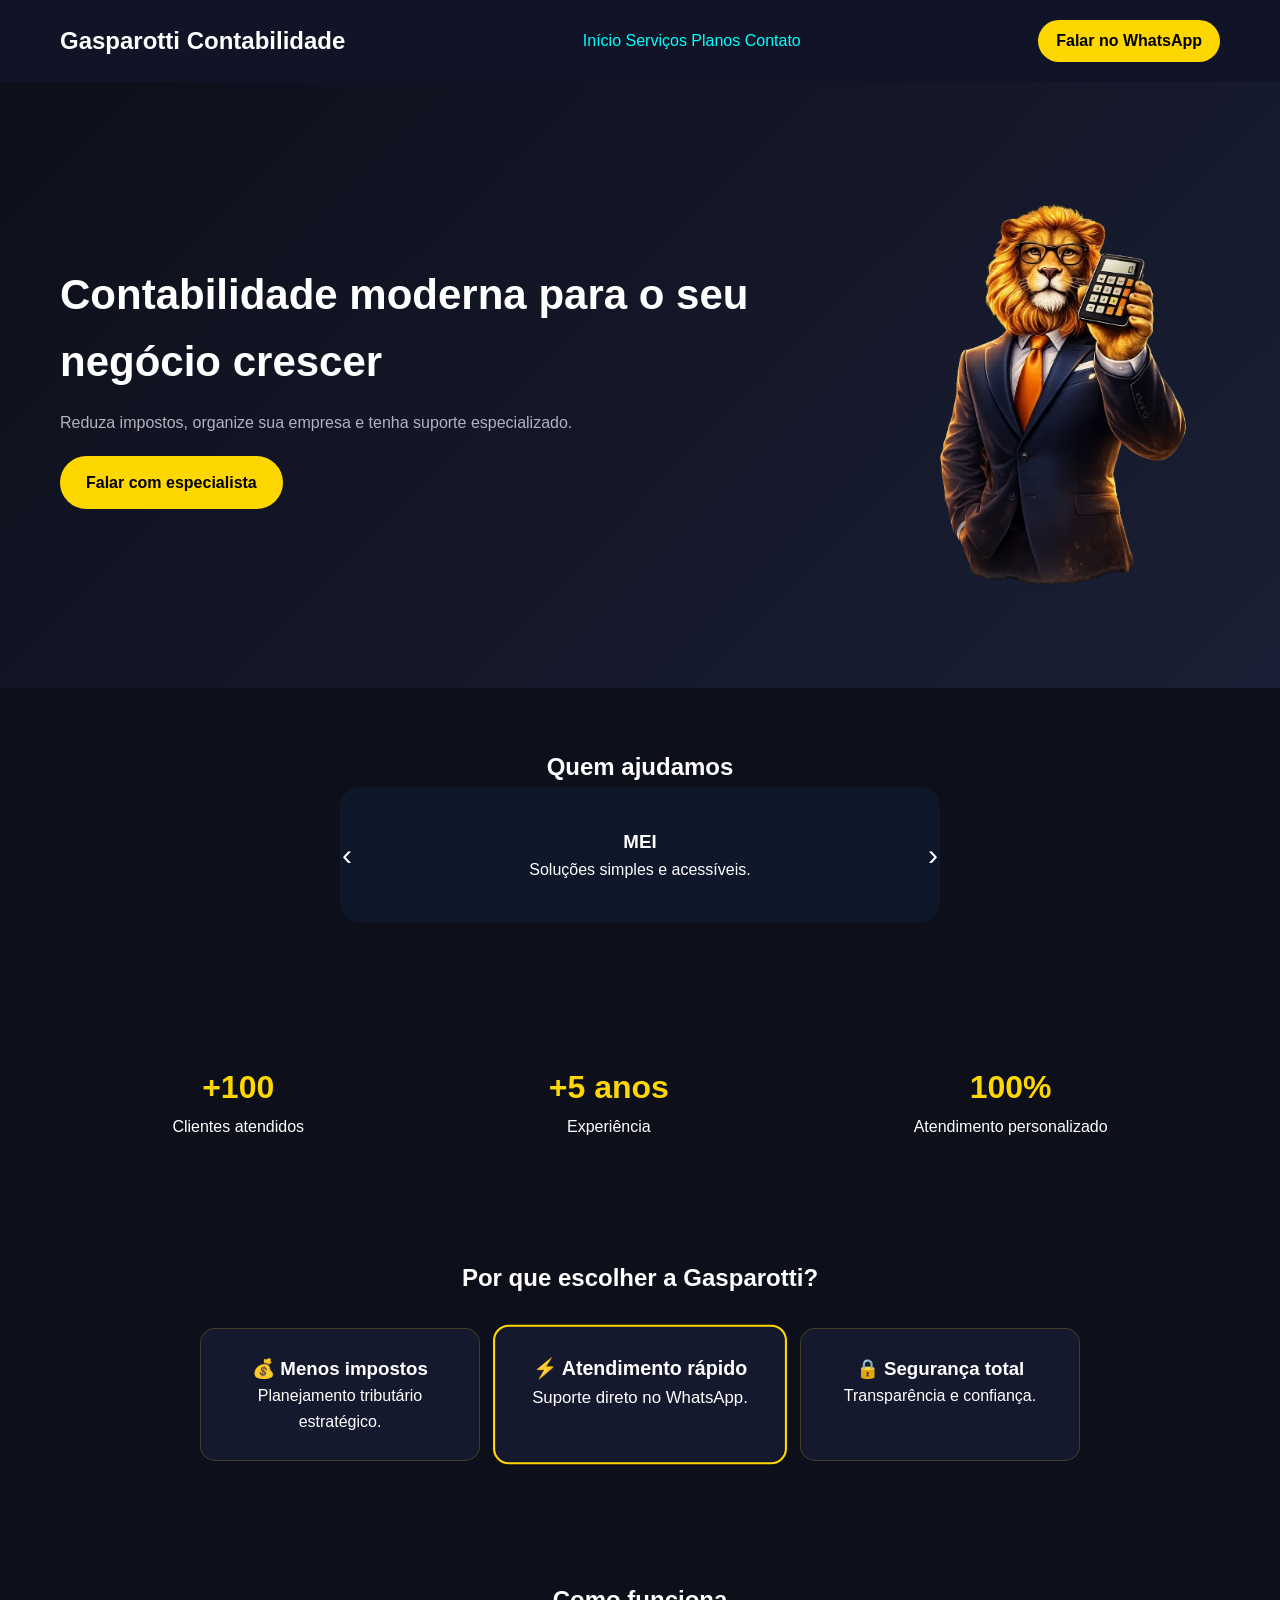
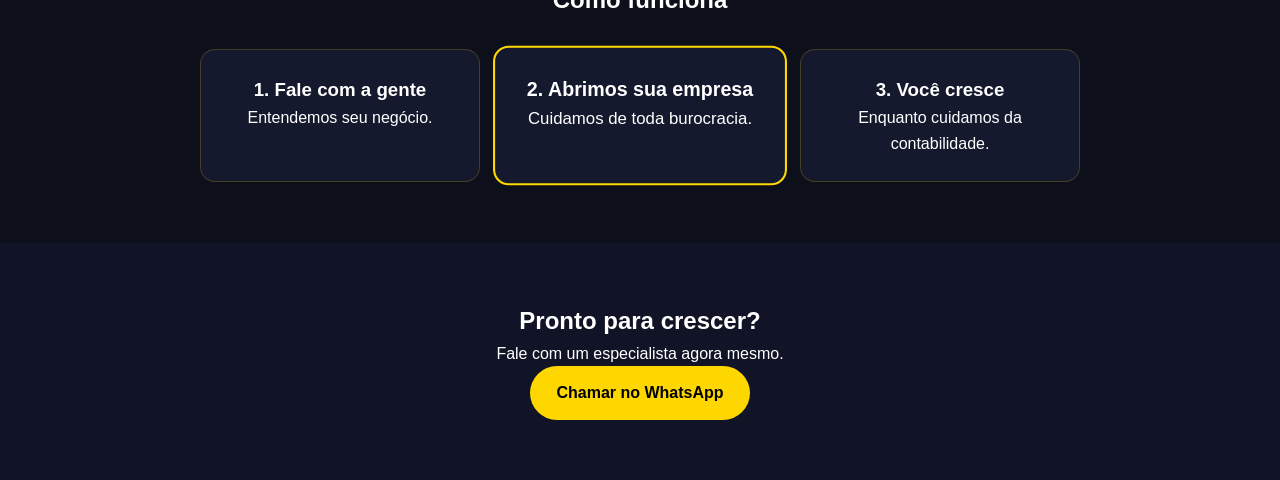
==== blog.html @ c9d083a4 "Add files via upload" ====
<!DOCTYPE html>
<html lang="pt-br">
<head>
<meta charset="UTF-8">
<meta name="viewport" content="width=device-width, initial-scale=1.0">
<title>Gasparotti Contabilidade</title>
<link rel="stylesheet" href="style.css">
</head>

<body>

<!-- HEADER -->
<header class="header">
  <div class="container">
    <h2 class="logo">Gasparotti Contabilidade</h2>

    <nav>
      <a href="#">Início</a>
      <a href="#">Serviços</a>
      <a href="#">Planos</a>
      <a href="#">Contato</a>
    </nav>

    <a href="#" class="btn-whatsapp">Falar no WhatsApp</a>
  </div>
</header>
<!-- HERO -->
<section class="hero">
  <div class="container hero-content">

    <div class="hero-text">
      <h1>Contabilidade moderna para o seu negócio crescer</h1>

      <p>
        Reduza impostos, organize sua empresa e tenha suporte especializado.
      </p>

      <a href="#" class="btn-primary">
        Falar com especialista
      </a>
    </div>

    <div class="hero-image">
      <img src="imagens/leao.png" alt="">
    </div>

  </div>
</section>

<!-- CARROSSEL -->
<section class="carousel-section">
  <div class="container">

    <h2 class="h2-carrossel">Quem ajudamos</h2>

    <div class="carousel">

      <button class="carousel-btn prev">‹</button>

      <div class="carousel-track">

        <div class="carousel-card">
          <h3>MEI</h3>
          <p>Soluções simples e acessíveis.</p>
        </div>

        <div class="carousel-card">
          <h3>Pequenas Empresas</h3>
          <p>Gestão contábil completa.</p>
        </div>

        <div class="carousel-card">
          <h3>Prestadores</h3>
          <p>Pague menos impostos legalmente.</p>
        </div>

        <div class="carousel-card">
          <h3>Comércio</h3>
          <p>Controle financeiro eficiente.</p>
        </div>

      </div>

      <button class="carousel-btn next">›</button>

    </div>

    <div class="carousel-dots"></div>

  </div>
</section>

<!-- NÚMEROS -->
<section class="numbers">
  <div class="container numbers-grid">

    <div>
      <h2>+100</h2>
      <p>Clientes atendidos</p>
    </div>

    <div>
      <h2>+5 anos</h2>
      <p>Experiência</p>
    </div>

    <div>
      <h2>100%</h2>
      <p>Atendimento personalizado</p>
    </div>

  </div>
</section>

<!-- BENEFÍCIOS -->
<section class="services">
  <div class="container">

    <h2>Por que escolher a Gasparotti?</h2>

    <div class="cards">

      <div class="card">
        <h3>💰 Menos impostos</h3>
        <p>Planejamento tributário estratégico.</p>
      </div>

      <div class="card">
        <h3>⚡ Atendimento rápido</h3>
        <p>Suporte direto no WhatsApp.</p>
      </div>

      <div class="card">
        <h3>🔒 Segurança total</h3>
        <p>Transparência e confiança.</p>
      </div>

    </div>

  </div>
</section>

<!-- COMO FUNCIONA -->
<section class="services">
  <div class="container">

    <h2>Como funciona</h2>

    <div class="cards">

      <div class="card">
        <h3>1. Fale com a gente</h3>
        <p>Entendemos seu negócio.</p>
      </div>

      <div class="card">
        <h3>2. Abrimos sua empresa</h3>
        <p>Cuidamos de toda burocracia.</p>
      </div>

      <div class="card">
        <h3>3. Você cresce</h3>
        <p>Enquanto cuidamos da contabilidade.</p>
      </div>

    </div>

  </div>
</section>

<!-- CTA FINAL -->
<section class="contact">
  <div class="container">

    <h2>Pronto para crescer?</h2>
    <p>Fale com um especialista agora mesmo.</p>

    <a href="#" class="btn-primary">Chamar no WhatsApp</a>

  </div>
</section>
---- style.css ----
/* RESET */
*{
  margin:0;
  padding:0;
  box-sizing:border-box;
}

:root{
  --primary: gold;
  --dark: #0d0f1a;
  --dark-2: #111426;
  --card: #15192d;
  --text: #ffffff;
  --text-muted: #b0b3c0;
}

/* BASE */
body{
  background:var(--dark);
  color:var(--text);
  font-family: 'Segoe UI', Arial, sans-serif;
  line-height:1.6;
}

/* CONTAINER */
.container{
  max-width:1200px;
  margin:auto;
  padding:0 20px;
}

/* HEADER */
.header{
  background:var(--dark-2);
  padding:20px 0;
  position:sticky;
  top:0;
  z-index:1000;
}

.header .container{
  display:flex;
  flex-direction:column;
  align-items:center;
  gap:20px;
}

.logo a{
  font-size:22px;
  font-weight:bold;
  color:var(--text);
  text-decoration:none;
}

.logo a::after{
  content:"";
  display:block;
  width:40%;
  height:2px;
  background:var(--primary);
  margin-top:4px;
}

/* NAV */
.nav{
  width:100%;
}

.menu{
  list-style:none;
  display:flex;
  flex-wrap:wrap;
  justify-content:center;
  gap:20px;
}

.menu a{
  text-decoration:none;
  color:var(--text);
  font-size:14px;
  position:relative;
  transition:0.3s;
}

/* underline animado */
.menu a::after{
  content:"";
  position:absolute;
  bottom:-4px;
  left:0;
  width:0%;
  height:2px;
  background:var(--primary);
  transition:0.3s;
}

.menu a:hover::after{
  width:100%;
}

/* SUBMENU */
.menu li{
  position:relative;
  padding-bottom:10px; /* cria área segura pro mouse */
}

.submenu{
  display:none;
  position:absolute;
  top:100%;
  left:0;

  background:var(--card);
  padding:10px;
  border-radius:10px;

  min-width:200px;
  max-height:250px; /* LIMITA ALTURA */
  overflow-y:auto; /* SCROLL */

  box-shadow:0 10px 30px rgba(0,0,0,0.4);
}


.submenu li{
  list-style:none;
}

.submenu li:last-child{
  margin-bottom:0;
}
.menu li::after{
  content:"";
  position:absolute;
  top:100%;
  left:0;
  width:100%;
  height:10px;
}

.submenu a{
  display:block;
  padding:10px;
  border-radius:6px;
  transition:0.2s;
}
.submenu a:hover{
  background:rgba(255,215,0,0.1);
  color:var(--primary);
}

.menu li:hover > .submenu{
  display:block;
}
.submenu li + li{
  margin-top:5px;
}
.submenu::-webkit-scrollbar{
  width:6px;
}

.submenu::-webkit-scrollbar-thumb{
  background:var(--primary);
  border-radius:10px;
}



/* BOTÃO WHATS */
.btn-whatsapp{
  background:var(--primary);
  color:black;
  padding:8px 18px;
  border-radius:30px;
  text-decoration:none;
  font-weight:bold;
  transition:0.5s;
}

.btn-whatsapp:hover{
  transform:scale(1.05);
}

/* HERO */
.hero{
  background:linear-gradient(135deg,var(--dark),#1a1f35);
  padding:60px 0;
}

.hero-content{
  display:flex;
  flex-direction:column;
  align-items:center;
  text-align:center;
  gap:40px;
}

.hero h1{
  font-size:28px;
  margin-bottom:15px;
}

.hero p{
  color:var(--text-muted);
  margin-bottom:20px;
}

.btn-primary{
  display:inline-block;
  background:var(--primary);
  color:black;
  padding:14px 26px;
  border-radius:30px;
  text-decoration:none;
  font-weight:bold;
  transition:0.3s;
}

.btn-primary:hover{
  transform:translateY(-2px);
}
.carousel {
  position: relative;
  overflow: hidden;
  max-width: 600px;
  margin: auto;
}

.carousel-track {
  display: flex;
  transition: transform 0.5s ease;
}

.carousel-card {
  min-width: 100%;
  padding: 40px;
  background: #0f172a;
  color: #fff;
  border-radius: 20px;
  text-align: center;
  transition: transform 0.3s;
}

/* efeito zoom no ativo */
.carousel-card.active {
  transform: scale(1.05);
}

.h2-carrossel {
  text-align: center;
}
.carousel-btn {
  position: absolute;
  top: 50%;
  transform: translateY(-50%);
  background: #0f172a;
  color: #fff;
  border: none;
  font-size: 30px;
  padding: 5px 12px;
  cursor: pointer;
  border-radius: 50%;
  z-index: 10;
}

.prev { left: -10px; }
.next { right: -10px; }

/* DOTS */
.carousel-dots {
 display: flex;
  justify-content: center;
  align-items: center;
  width: 100%;
  margin-top: 20px;
}

.carousel-dots span {
  display: inline-block;
  width: 10px;
  height: 10px;
  background: #cbd5f5;
  border-radius: 50%;
  margin: 5px;
  cursor: pointer;
}

.carousel-dots .active {
  background: #0f172a;
}



/* BENEFITS */
.benefits{
  list-style:none;
  margin-bottom:25px;
}

.benefits li{
  background:var(--card);
  margin-bottom:10px;
  padding:10px;
  border-radius:10px;
  border:1px solid rgba(255,215,0,0.2);
}

/* IMAGE */
.hero-image img{
  max-width:300px;
  width:100%;
}

/* SERVICES */
.services{
  padding:60px 0;
  text-align:center;
}

.services h2{
  margin-bottom:30px;
}

.cards{
  display:flex;
  flex-direction:column;
  gap:20px;
}

.card{
  background:var(--card);
  padding:25px;
  border-radius:15px;
  border:1px solid rgba(255,215,0,0.2);
  transition:0.3s;
}

.card:hover{
  transform:translateY(-8px);
  border-color:var(--primary);
  box-shadow:0 10px 30px rgba(0,0,0,0.5);
}

/* CONTACT */
.contact{
  background:var(--dark-2);
  padding:60px 0;
  text-align:center;
}

.form{
  max-width:500px;
  margin:auto;
  display:flex;
  flex-direction:column;
}

.form input,
.form textarea{
  margin-bottom:15px;
  padding:12px;
  border-radius:10px;
  border:none;
  background:#0d0f1a;
  color:white;
}

.form button{
  padding:12px;
  border:none;
  border-radius:30px;
  background:var(--primary);
  font-weight:bold;
  cursor:pointer;
  transition:0.3s;
}

.form button:hover{
  transform:scale(1.05);
}

/* WHATS FLOAT */
.floating-whatsapp{
  position:fixed;
  bottom:20px;
  right:20px;
  background:#25D366;
  color:white;
  font-size:22px;
  padding:14px;
  border-radius:50%;
  text-decoration:none;
  z-index:999;
  box-shadow:0 5px 20px rgba(0,0,0,0.4);
}

/* FOOTER */
footer{
  text-align:center;
  padding:20px;
  background:var(--dark);
  color:var(--text-muted);
  font-size:14px;
}

/* DESKTOP */
@media(min-width:768px){

  .header .container{
    flex-direction:row;
    justify-content:space-between;
  }

  .hero-content{
    flex-direction:row;
    justify-content:space-between;
    text-align:left;
  }

  .hero h1{
    font-size:42px;
  }

  .hero-image img{
    max-width:420px;
  }

  .cards{
    flex-direction:row;
    justify-content:center;
  }

  .card{
    width:280px;
  }

}
.card:nth-child(2){
  border:2px solid gold;
  transform:scale(1.05);
}
/* NÚMEROS */
.numbers {
  padding: 60px 0;
  text-align: center;
}

.numbers-grid {
  display: flex;
  flex-direction: column;
  gap: 20px;
}

.numbers h2 {
  color: var(--primary);
  font-size: 32px;
}

/* CARROSSEL SECTION */
.carousel-section {
  padding: 60px 0;
}

/* RESPONSIVO MELHORADO */
@media(min-width:768px){

  .numbers-grid {
    flex-direction: row;
    justify-content: space-around;
  }

}
.dk{
    color: aqua;
}

a{
 text-decoration: none;
 color: aqua;

}
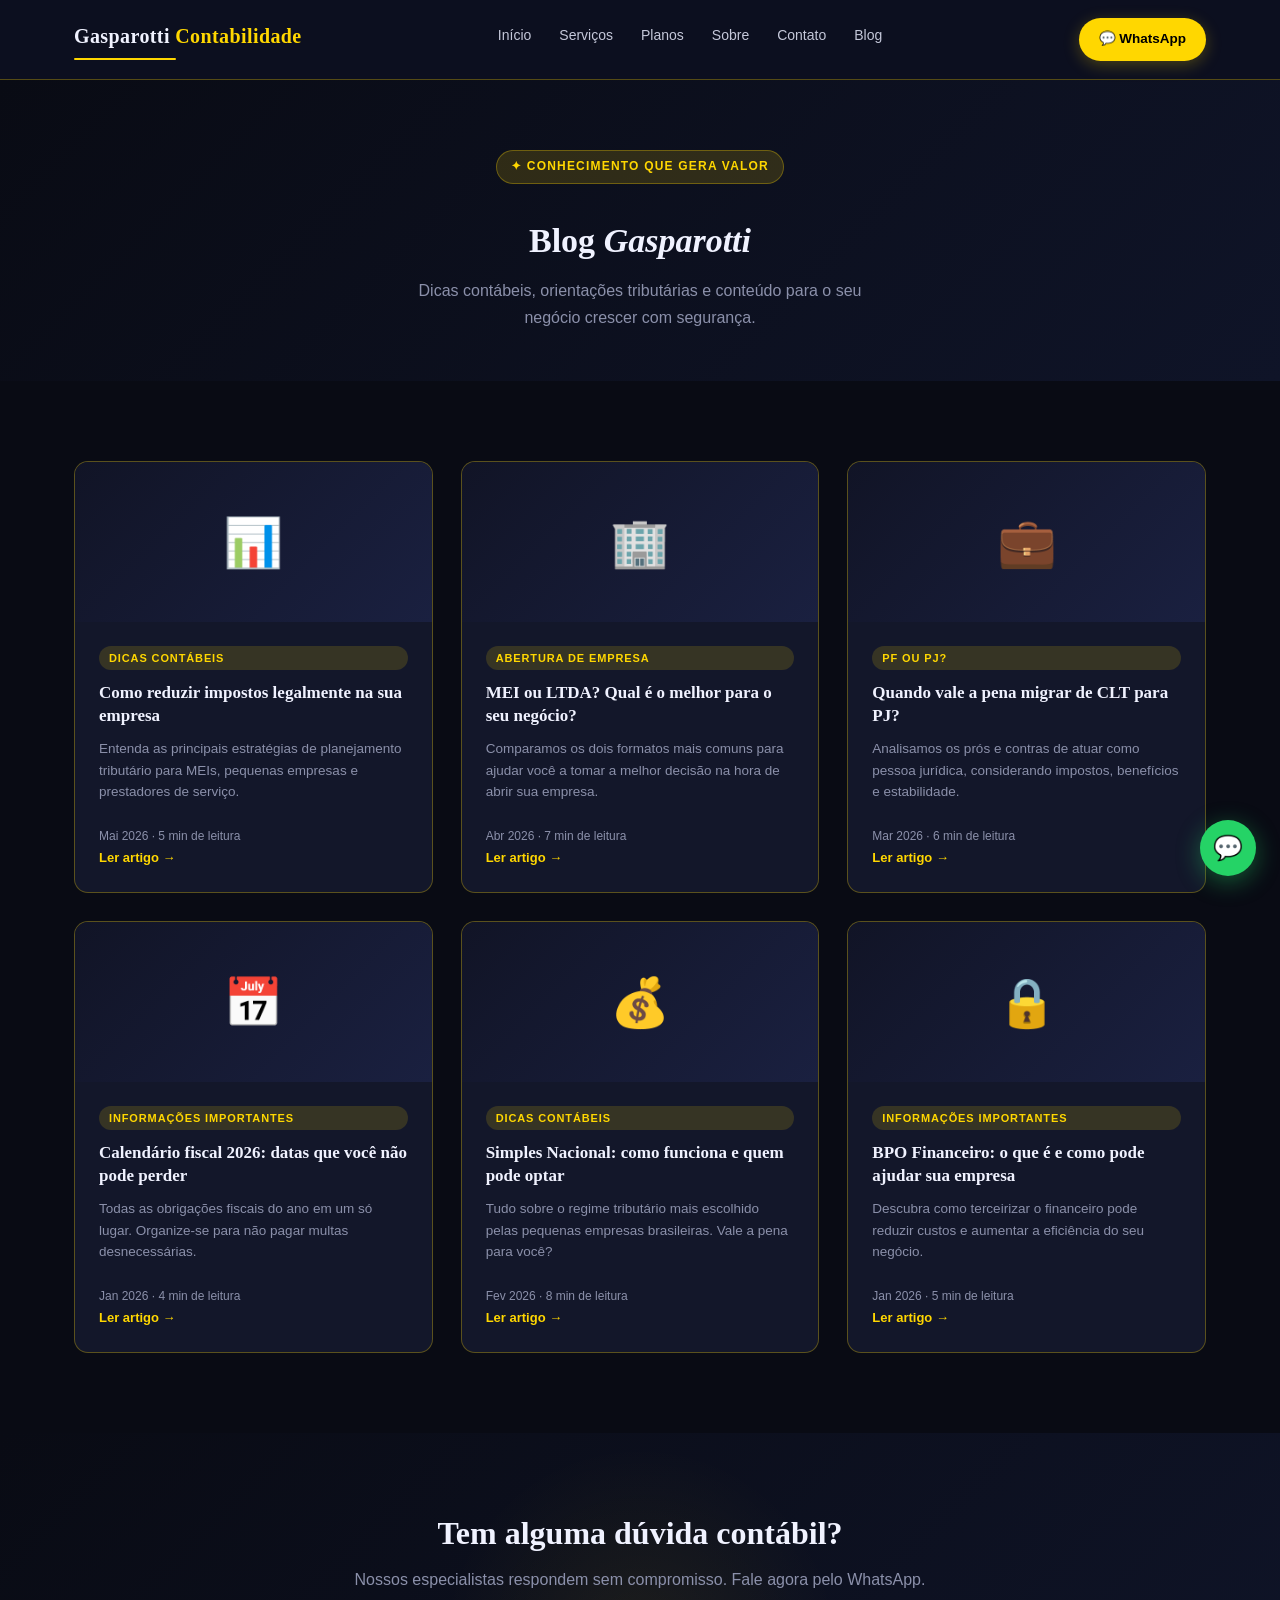
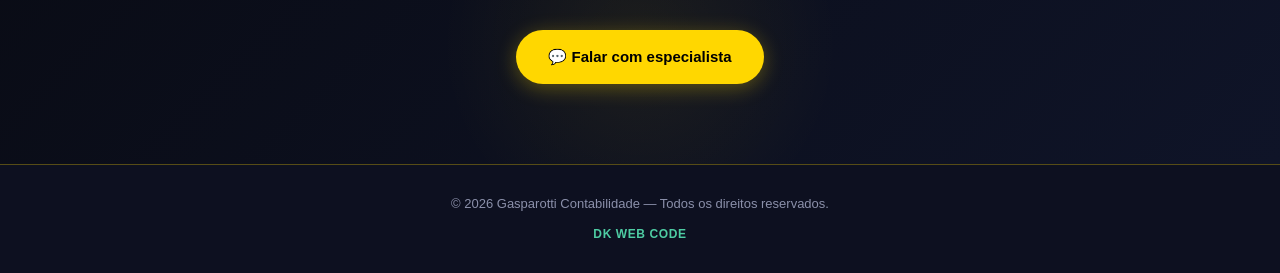
==== commit c924b75d: "Add files via upload" ====
--- a/blog.html
+++ b/blog.html
@@ -1,181 +1,311 @@
 <!DOCTYPE html>
 <html lang="pt-br">
 <head>
-<meta charset="UTF-8">
-<meta name="viewport" content="width=device-width, initial-scale=1.0">
-<title>Gasparotti Contabilidade</title>
-<link rel="stylesheet" href="style.css">
+  <meta charset="UTF-8">
+  <meta name="viewport" content="width=device-width, initial-scale=1.0">
+  <meta name="description" content="Blog da Gasparotti Contabilidade — Dicas contábeis, informações importantes e orientações para o seu negócio.">
+  <meta name="robots" content="index, follow">
+  <title>Blog — Gasparotti Contabilidade</title>
+  <link rel="stylesheet" href="style.css">
+  <link rel="preconnect" href="https://fonts.googleapis.com">
+  <link rel="preconnect" href="https://fonts.gstatic.com" crossorigin>
+  <style>
+    /* ESTILOS ESPECÍFICOS DO BLOG */
+    .blog-hero {
+      padding: 70px 0 50px;
+      background: linear-gradient(135deg, var(--dark) 0%, #0f1428 100%);
+      text-align: center;
+    }
+
+    .blog-grid {
+      padding: 80px 0;
+    }
+
+    .posts-grid {
+      display: grid;
+      grid-template-columns: 1fr;
+      gap: 28px;
+    }
+
+    @media (min-width: 640px) {
+      .posts-grid { grid-template-columns: repeat(2, 1fr); }
+    }
+
+    @media (min-width: 1024px) {
+      .posts-grid { grid-template-columns: repeat(3, 1fr); }
+    }
+
+    .post-card {
+      background: var(--card);
+      border: 1px solid var(--primary-border);
+      border-radius: var(--radius);
+      overflow: hidden;
+      transition: var(--transition);
+      display: flex;
+      flex-direction: column;
+    }
+
+    .post-card:hover {
+      transform: translateY(-6px);
+      border-color: var(--primary);
+      box-shadow: var(--shadow-gold);
+    }
+
+    .post-thumb {
+      background: linear-gradient(135deg, var(--dark-3) 0%, #1a2040 100%);
+      height: 160px;
+      display: flex;
+      align-items: center;
+      justify-content: center;
+      font-size: 48px;
+    }
+
+    .post-body {
+      padding: 24px;
+      flex: 1;
+      display: flex;
+      flex-direction: column;
+    }
+
+    .post-tag {
+      display: inline-block;
+      background: var(--primary-dim);
+      color: var(--primary);
+      font-size: 11px;
+      font-weight: 700;
+      text-transform: uppercase;
+      letter-spacing: 0.08em;
+      padding: 3px 10px;
+      border-radius: 20px;
+      margin-bottom: 12px;
+    }
+
+    .post-body h3 {
+      font-size: 17px;
+      margin-bottom: 10px;
+      color: var(--text);
+      line-height: 1.35;
+    }
+
+    .post-body p {
+      color: var(--text-muted);
+      font-size: 13.5px;
+      line-height: 1.6;
+      flex: 1;
+      margin-bottom: 20px;
+    }
+
+    .post-link {
+      color: var(--primary);
+      font-size: 13px;
+      font-weight: 600;
+      display: inline-flex;
+      align-items: center;
+      gap: 6px;
+      transition: var(--transition);
+    }
+
+    .post-link:hover { gap: 10px; }
+
+    .post-meta {
+      font-size: 12px;
+      color: var(--text-muted);
+      margin-top: 4px;
+    }
+  </style>
 </head>
-
 <body>
 
-<!-- HEADER -->
+<!-- ── HEADER ─────────────────────────────── -->
 <header class="header">
   <div class="container">
-    <h2 class="logo">Gasparotti Contabilidade</h2>
-
-    <nav>
-      <a href="#">Início</a>
-      <a href="#">Serviços</a>
-      <a href="#">Planos</a>
-      <a href="#">Contato</a>
+
+    <div class="logo">
+      <a href="index.html">Gasparotti <span>Contabilidade</span></a>
+    </div>
+
+    <nav class="nav" aria-label="Menu principal">
+      <ul class="menu">
+        <li><a href="index.html">Início</a></li>
+
+        <li>
+          <a href="#">Serviços</a>
+          <ul class="submenu">
+            <li><a href="#">Abertura de empresas</a></li>
+            <li><a href="#">Contabilidade mensal</a></li>
+            <li><a href="#">BPO financeiro</a></li>
+            <li><a href="#">Regularização de empresa</a></li>
+            <li><a href="#">Imposto de renda</a></li>
+          </ul>
+        </li>
+
+        <li>
+          <a href="planos.html">Planos</a>
+          <ul class="submenu">
+            <li><a href="planos.html">Resumo dos planos</a></li>
+            <li><a href="planos.html">Abra sua empresa</a></li>
+            <li><a href="https://wa.me/5516988296452" target="_blank">Proposta gratuita</a></li>
+          </ul>
+        </li>
+
+        <li><a href="#">Sobre</a></li>
+        <li><a href="index.html#contato">Contato</a></li>
+
+        <li>
+          <a href="blog.html">Blog</a>
+          <ul class="submenu">
+            <li><a href="#">Dicas Contábeis</a></li>
+            <li><a href="#">Informações Importantes</a></li>
+            <li><a href="#">PF ou PJ?</a></li>
+          </ul>
+        </li>
+      </ul>
     </nav>
 
-    <a href="#" class="btn-whatsapp">Falar no WhatsApp</a>
+    <a href="https://wa.me/5516988296452" target="_blank" rel="noopener" class="btn-whatsapp">
+      💬 WhatsApp
+    </a>
+
+    <button class="hamburger" aria-label="Abrir menu" aria-expanded="false">
+      <span></span><span></span><span></span>
+    </button>
+
   </div>
 </header>
-<!-- HERO -->
-<section class="hero">
-  <div class="container hero-content">
-
-    <div class="hero-text">
-      <h1>Contabilidade moderna para o seu negócio crescer</h1>
-
-      <p>
-        Reduza impostos, organize sua empresa e tenha suporte especializado.
-      </p>
-
-      <a href="#" class="btn-primary">
-        Falar com especialista
-      </a>
+
+<!-- MENU MOBILE -->
+<nav class="mobile-nav" aria-label="Menu mobile">
+  <button class="close-btn" aria-label="Fechar menu">✕</button>
+  <a href="index.html">Início</a>
+  <a href="#">Abertura de Empresas</a>
+  <a href="#">Contabilidade Mensal</a>
+  <a href="#">BPO Financeiro</a>
+  <a href="#">Imposto de Renda</a>
+  <a href="planos.html">Planos</a>
+  <a href="#">Sobre</a>
+  <a href="index.html#contato">Contato</a>
+  <a href="blog.html">Blog</a>
+  <a href="https://wa.me/5516988296452" target="_blank" rel="noopener" class="mobile-whatsapp">💬 Falar no WhatsApp</a>
+</nav>
+
+
+<!-- ── HERO BLOG ──────────────────────────── -->
+<section class="blog-hero">
+  <div class="container">
+    <span class="hero-badge fade-up">✦ Conhecimento que gera valor</span>
+    <h1 class="fade-up" style="font-size:34px; margin: 16px auto; max-width:560px;">
+      Blog <em>Gasparotti</em>
+    </h1>
+    <p class="fade-up" style="color:var(--text-muted); max-width:480px; margin: 0 auto; font-size:16px;">
+      Dicas contábeis, orientações tributárias e conteúdo para o seu negócio crescer com segurança.
+    </p>
+  </div>
+</section>
+
+
+<!-- ── POSTS ──────────────────────────────── -->
+<section class="blog-grid">
+  <div class="container">
+
+    <div class="posts-grid">
+
+      <article class="post-card fade-up">
+        <div class="post-thumb">📊</div>
+        <div class="post-body">
+          <span class="post-tag">Dicas Contábeis</span>
+          <h3>Como reduzir impostos legalmente na sua empresa</h3>
+          <p>Entenda as principais estratégias de planejamento tributário para MEIs, pequenas empresas e prestadores de serviço.</p>
+          <span class="post-meta">Mai 2026 · 5 min de leitura</span>
+          <a href="#" class="post-link">Ler artigo →</a>
+        </div>
+      </article>
+
+      <article class="post-card fade-up">
+        <div class="post-thumb">🏢</div>
+        <div class="post-body">
+          <span class="post-tag">Abertura de Empresa</span>
+          <h3>MEI ou LTDA? Qual é o melhor para o seu negócio?</h3>
+          <p>Comparamos os dois formatos mais comuns para ajudar você a tomar a melhor decisão na hora de abrir sua empresa.</p>
+          <span class="post-meta">Abr 2026 · 7 min de leitura</span>
+          <a href="#" class="post-link">Ler artigo →</a>
+        </div>
+      </article>
+
+      <article class="post-card fade-up">
+        <div class="post-thumb">💼</div>
+        <div class="post-body">
+          <span class="post-tag">PF ou PJ?</span>
+          <h3>Quando vale a pena migrar de CLT para PJ?</h3>
+          <p>Analisamos os prós e contras de atuar como pessoa jurídica, considerando impostos, benefícios e estabilidade.</p>
+          <span class="post-meta">Mar 2026 · 6 min de leitura</span>
+          <a href="#" class="post-link">Ler artigo →</a>
+        </div>
+      </article>
+
+      <article class="post-card fade-up">
+        <div class="post-thumb">📅</div>
+        <div class="post-body">
+          <span class="post-tag">Informações Importantes</span>
+          <h3>Calendário fiscal 2026: datas que você não pode perder</h3>
+          <p>Todas as obrigações fiscais do ano em um só lugar. Organize-se para não pagar multas desnecessárias.</p>
+          <span class="post-meta">Jan 2026 · 4 min de leitura</span>
+          <a href="#" class="post-link">Ler artigo →</a>
+        </div>
+      </article>
+
+      <article class="post-card fade-up">
+        <div class="post-thumb">💰</div>
+        <div class="post-body">
+          <span class="post-tag">Dicas Contábeis</span>
+          <h3>Simples Nacional: como funciona e quem pode optar</h3>
+          <p>Tudo sobre o regime tributário mais escolhido pelas pequenas empresas brasileiras. Vale a pena para você?</p>
+          <span class="post-meta">Fev 2026 · 8 min de leitura</span>
+          <a href="#" class="post-link">Ler artigo →</a>
+        </div>
+      </article>
+
+      <article class="post-card fade-up">
+        <div class="post-thumb">🔒</div>
+        <div class="post-body">
+          <span class="post-tag">Informações Importantes</span>
+          <h3>BPO Financeiro: o que é e como pode ajudar sua empresa</h3>
+          <p>Descubra como terceirizar o financeiro pode reduzir custos e aumentar a eficiência do seu negócio.</p>
+          <span class="post-meta">Jan 2026 · 5 min de leitura</span>
+          <a href="#" class="post-link">Ler artigo →</a>
+        </div>
+      </article>
+
     </div>
 
-    <div class="hero-image">
-      <img src="imagens/leao.png" alt="">
-    </div>
-
   </div>
 </section>
 
-<!-- CARROSSEL -->
-<section class="carousel-section">
-  <div class="container">
-
-    <h2 class="h2-carrossel">Quem ajudamos</h2>
-
-    <div class="carousel">
-
-      <button class="carousel-btn prev">‹</button>
-
-      <div class="carousel-track">
-
-        <div class="carousel-card">
-          <h3>MEI</h3>
-          <p>Soluções simples e acessíveis.</p>
-        </div>
-
-        <div class="carousel-card">
-          <h3>Pequenas Empresas</h3>
-          <p>Gestão contábil completa.</p>
-        </div>
-
-        <div class="carousel-card">
-          <h3>Prestadores</h3>
-          <p>Pague menos impostos legalmente.</p>
-        </div>
-
-        <div class="carousel-card">
-          <h3>Comércio</h3>
-          <p>Controle financeiro eficiente.</p>
-        </div>
-
-      </div>
-
-      <button class="carousel-btn next">›</button>
-
-    </div>
-
-    <div class="carousel-dots"></div>
-
+
+<!-- ── CTA ────────────────────────────────── -->
+<section class="cta-section">
+  <div class="container fade-up">
+    <h2>Tem alguma dúvida contábil?</h2>
+    <p>Nossos especialistas respondem sem compromisso. Fale agora pelo WhatsApp.</p>
+    <a href="https://wa.me/5516988296452" target="_blank" rel="noopener" class="btn-primary">
+      💬 Falar com especialista
+    </a>
   </div>
 </section>
 
-<!-- NÚMEROS -->
-<section class="numbers">
-  <div class="container numbers-grid">
-
-    <div>
-      <h2>+100</h2>
-      <p>Clientes atendidos</p>
-    </div>
-
-    <div>
-      <h2>+5 anos</h2>
-      <p>Experiência</p>
-    </div>
-
-    <div>
-      <h2>100%</h2>
-      <p>Atendimento personalizado</p>
-    </div>
-
-  </div>
-</section>
-
-<!-- BENEFÍCIOS -->
-<section class="services">
-  <div class="container">
-
-    <h2>Por que escolher a Gasparotti?</h2>
-
-    <div class="cards">
-
-      <div class="card">
-        <h3>💰 Menos impostos</h3>
-        <p>Planejamento tributário estratégico.</p>
-      </div>
-
-      <div class="card">
-        <h3>⚡ Atendimento rápido</h3>
-        <p>Suporte direto no WhatsApp.</p>
-      </div>
-
-      <div class="card">
-        <h3>🔒 Segurança total</h3>
-        <p>Transparência e confiança.</p>
-      </div>
-
-    </div>
-
-  </div>
-</section>
-
-<!-- COMO FUNCIONA -->
-<section class="services">
-  <div class="container">
-
-    <h2>Como funciona</h2>
-
-    <div class="cards">
-
-      <div class="card">
-        <h3>1. Fale com a gente</h3>
-        <p>Entendemos seu negócio.</p>
-      </div>
-
-      <div class="card">
-        <h3>2. Abrimos sua empresa</h3>
-        <p>Cuidamos de toda burocracia.</p>
-      </div>
-
-      <div class="card">
-        <h3>3. Você cresce</h3>
-        <p>Enquanto cuidamos da contabilidade.</p>
-      </div>
-
-    </div>
-
-  </div>
-</section>
-
-<!-- CTA FINAL -->
-<section class="contact">
-  <div class="container">
-
-    <h2>Pronto para crescer?</h2>
-    <p>Fale com um especialista agora mesmo.</p>
-
-    <a href="#" class="btn-primary">Chamar no WhatsApp</a>
-
-  </div>
-</section>
+
+<!-- BOTÃO FLUTUANTE -->
+<a href="https://wa.me/5516988296452" class="floating-whatsapp" target="_blank" rel="noopener" aria-label="Falar no WhatsApp">
+  💬
+</a>
+
+
+<footer>
+  <p>© 2026 Gasparotti Contabilidade — Todos os direitos reservados.</p>
+  <div class="dk">
+    <a href="https://dkwebcode.com.br" target="_blank" rel="noopener">DK WEB CODE</a>
+  </div>
+</footer>
+
+<script src="script.js"></script>
+</body>
+</html>
--- a/style.css
+++ b/style.css
@@ -1,481 +1,972 @@
+/* =========================================
+   GASPAROTTI CONTABILIDADE — style.css
+   ========================================= */
+
 /* RESET */
-*{
-  margin:0;
-  padding:0;
-  box-sizing:border-box;
-}
-
-:root{
-  --primary: gold;
-  --dark: #0d0f1a;
-  --dark-2: #111426;
-  --card: #15192d;
-  --text: #ffffff;
-  --text-muted: #b0b3c0;
-}
+*, *::before, *::after {
+  margin: 0;
+  padding: 0;
+  box-sizing: border-box;
+}
+
+/* VARIÁVEIS */
+:root {
+  --primary: #FFD700;
+  --primary-dim: rgba(255, 215, 0, 0.15);
+  --primary-border: rgba(255, 215, 0, 0.3);
+  --dark: #090b14;
+  --dark-2: #0d1020;
+  --dark-3: #111426;
+  --card: #13172a;
+  --card-hover: #181d33;
+  --text: #f0f2ff;
+  --text-muted: #8b90aa;
+  --text-soft: #c5c8da;
+  --green: #25D366;
+  --radius: 14px;
+  --radius-sm: 8px;
+  --transition: 0.3s cubic-bezier(0.4, 0, 0.2, 1);
+  --shadow: 0 8px 32px rgba(0, 0, 0, 0.4);
+  --shadow-gold: 0 8px 32px rgba(255, 215, 0, 0.15);
+}
+
+/* FONTES GOOGLE */
+@import url('https://fonts.googleapis.com/css2?family=Playfair+Display:wght@600;700&family=DM+Sans:wght@300;400;500;600&display=swap');
 
 /* BASE */
-body{
-  background:var(--dark);
-  color:var(--text);
-  font-family: 'Segoe UI', Arial, sans-serif;
-  line-height:1.6;
+html {
+  scroll-behavior: smooth;
+}
+
+body {
+  background: var(--dark);
+  color: var(--text);
+  font-family: 'DM Sans', sans-serif;
+  font-size: 16px;
+  line-height: 1.65;
+  overflow-x: hidden;
+}
+
+/* TIPOGRAFIA */
+h1, h2, h3 {
+  font-family: 'Playfair Display', serif;
+  line-height: 1.25;
+}
+
+/* LINKS (RESET CORRETO — sem cor genérica em tudo) */
+a {
+  text-decoration: none;
+  color: inherit;
+  transition: var(--transition);
 }
 
 /* CONTAINER */
-.container{
-  max-width:1200px;
-  margin:auto;
-  padding:0 20px;
-}
-
-/* HEADER */
-.header{
-  background:var(--dark-2);
-  padding:20px 0;
-  position:sticky;
-  top:0;
-  z-index:1000;
-}
-
-.header .container{
-  display:flex;
-  flex-direction:column;
-  align-items:center;
-  gap:20px;
-}
-
-.logo a{
-  font-size:22px;
-  font-weight:bold;
-  color:var(--text);
-  text-decoration:none;
-}
-
-.logo a::after{
-  content:"";
-  display:block;
-  width:40%;
-  height:2px;
-  background:var(--primary);
-  margin-top:4px;
-}
+.container {
+  max-width: 1180px;
+  margin: 0 auto;
+  padding: 0 24px;
+}
+
+/* =========================================
+   HEADER
+   ========================================= */
+.header {
+  background: rgba(13, 16, 32, 0.95);
+  backdrop-filter: blur(12px);
+  -webkit-backdrop-filter: blur(12px);
+  padding: 16px 0;
+  position: sticky;
+  top: 0;
+  z-index: 1000;
+  border-bottom: 1px solid var(--primary-border);
+}
+
+.header .container {
+  display: flex;
+  align-items: center;
+  justify-content: space-between;
+  gap: 20px;
+  flex-wrap: wrap;
+}
+
+/* LOGO */
+.logo a {
+  font-family: 'Playfair Display', serif;
+  font-size: 20px;
+  font-weight: 700;
+  color: var(--text);
+  letter-spacing: 0.02em;
+  display: inline-block;
+}
+
+.logo a span {
+  color: var(--primary);
+}
+
+.logo a::after {
+  content: "";
+  display: block;
+  width: 45%;
+  height: 2px;
+  background: var(--primary);
+  margin-top: 5px;
+  border-radius: 2px;
+}
+
+/* HAMBURGER */
+.hamburger {
+  display: none;
+  flex-direction: column;
+  gap: 5px;
+  background: none;
+  border: none;
+  cursor: pointer;
+  padding: 4px;
+}
+
+.hamburger span {
+  display: block;
+  width: 24px;
+  height: 2px;
+  background: var(--text);
+  border-radius: 2px;
+  transition: var(--transition);
+}
+
+.hamburger.active span:nth-child(1) { transform: rotate(45deg) translate(5px, 5px); }
+.hamburger.active span:nth-child(2) { opacity: 0; }
+.hamburger.active span:nth-child(3) { transform: rotate(-45deg) translate(5px, -5px); }
 
 /* NAV */
-.nav{
-  width:100%;
-}
-
-.menu{
-  list-style:none;
-  display:flex;
-  flex-wrap:wrap;
-  justify-content:center;
-  gap:20px;
-}
-
-.menu a{
-  text-decoration:none;
-  color:var(--text);
-  font-size:14px;
-  position:relative;
-  transition:0.3s;
-}
-
-/* underline animado */
-.menu a::after{
-  content:"";
-  position:absolute;
-  bottom:-4px;
-  left:0;
-  width:0%;
-  height:2px;
-  background:var(--primary);
-  transition:0.3s;
-}
-
-.menu a:hover::after{
-  width:100%;
+.nav { flex: 1; }
+
+.menu {
+  list-style: none;
+  display: flex;
+  flex-wrap: wrap;
+  justify-content: center;
+  gap: 4px;
+}
+
+.menu > li {
+  position: relative;
+  padding-bottom: 8px;
+}
+
+/* Ponte invisível para manter submenu aberto */
+.menu > li::after {
+  content: "";
+  position: absolute;
+  bottom: 0;
+  left: 0;
+  width: 100%;
+  height: 8px;
+}
+
+.menu > li > a {
+  color: var(--text-soft);
+  font-size: 14px;
+  font-weight: 500;
+  padding: 8px 12px;
+  border-radius: var(--radius-sm);
+  display: block;
+  white-space: nowrap;
+}
+
+.menu > li > a:hover {
+  color: var(--primary);
+  background: var(--primary-dim);
+}
+
+/* Sublinhado animado só em desktop */
+@media (min-width: 769px) {
+  .menu > li > a::after {
+    content: "";
+    position: absolute;
+    bottom: 6px;
+    left: 12px;
+    right: 12px;
+    height: 2px;
+    background: var(--primary);
+    transform: scaleX(0);
+    transition: transform 0.3s ease;
+    border-radius: 2px;
+  }
+
+  .menu > li > a:hover::after {
+    transform: scaleX(1);
+  }
 }
 
 /* SUBMENU */
-.menu li{
-  position:relative;
-  padding-bottom:10px; /* cria área segura pro mouse */
-}
-
-.submenu{
-  display:none;
-  position:absolute;
-  top:100%;
-  left:0;
-
-  background:var(--card);
-  padding:10px;
-  border-radius:10px;
-
-  min-width:200px;
-  max-height:250px; /* LIMITA ALTURA */
-  overflow-y:auto; /* SCROLL */
-
-  box-shadow:0 10px 30px rgba(0,0,0,0.4);
-}
-
-
-.submenu li{
-  list-style:none;
-}
-
-.submenu li:last-child{
-  margin-bottom:0;
-}
-.menu li::after{
-  content:"";
-  position:absolute;
-  top:100%;
-  left:0;
-  width:100%;
-  height:10px;
-}
-
-.submenu a{
-  display:block;
-  padding:10px;
-  border-radius:6px;
-  transition:0.2s;
-}
-.submenu a:hover{
-  background:rgba(255,215,0,0.1);
-  color:var(--primary);
-}
-
-.menu li:hover > .submenu{
-  display:block;
-}
-.submenu li + li{
-  margin-top:5px;
-}
-.submenu::-webkit-scrollbar{
-  width:6px;
-}
-
-.submenu::-webkit-scrollbar-thumb{
-  background:var(--primary);
-  border-radius:10px;
-}
-
-
-
-/* BOTÃO WHATS */
-.btn-whatsapp{
-  background:var(--primary);
-  color:black;
-  padding:8px 18px;
-  border-radius:30px;
-  text-decoration:none;
-  font-weight:bold;
-  transition:0.5s;
-}
-
-.btn-whatsapp:hover{
-  transform:scale(1.05);
-}
-
-/* HERO */
-.hero{
-  background:linear-gradient(135deg,var(--dark),#1a1f35);
-  padding:60px 0;
-}
-
-.hero-content{
-  display:flex;
-  flex-direction:column;
-  align-items:center;
-  text-align:center;
-  gap:40px;
-}
-
-.hero h1{
-  font-size:28px;
-  margin-bottom:15px;
-}
-
-.hero p{
-  color:var(--text-muted);
-  margin-bottom:20px;
-}
-
-.btn-primary{
-  display:inline-block;
-  background:var(--primary);
-  color:black;
-  padding:14px 26px;
-  border-radius:30px;
-  text-decoration:none;
-  font-weight:bold;
-  transition:0.3s;
-}
-
-.btn-primary:hover{
-  transform:translateY(-2px);
-}
-.carousel {
+.submenu {
+  display: none;
+  position: absolute;
+  top: calc(100% + 2px);
+  left: 0;
+  background: var(--card);
+  border: 1px solid var(--primary-border);
+  border-radius: var(--radius);
+  padding: 8px;
+  min-width: 210px;
+  box-shadow: var(--shadow);
+  z-index: 100;
+  animation: fadeDown 0.2s ease;
+}
+
+@keyframes fadeDown {
+  from { opacity: 0; transform: translateY(-6px); }
+  to   { opacity: 1; transform: translateY(0); }
+}
+
+.submenu li { list-style: none; }
+
+.submenu a {
+  display: block;
+  padding: 10px 12px;
+  border-radius: var(--radius-sm);
+  font-size: 13.5px;
+  color: var(--text-soft);
+}
+
+.submenu a:hover {
+  background: var(--primary-dim);
+  color: var(--primary);
+}
+
+.submenu li + li { margin-top: 2px; }
+
+.menu > li:hover > .submenu { display: block; }
+
+/* BTN WHATSAPP HEADER */
+.btn-whatsapp {
+  background: var(--primary);
+  color: #000;
+  padding: 10px 20px;
+  border-radius: 30px;
+  font-weight: 700;
+  font-size: 13.5px;
+  white-space: nowrap;
+  transition: var(--transition);
+  box-shadow: 0 4px 16px rgba(255, 215, 0, 0.25);
+}
+
+.btn-whatsapp:hover {
+  transform: translateY(-2px);
+  box-shadow: 0 8px 24px rgba(255, 215, 0, 0.4);
+}
+
+/* =========================================
+   HERO
+   ========================================= */
+.hero {
+  background: linear-gradient(135deg, var(--dark) 0%, #0f1428 50%, #141830 100%);
+  padding: 80px 0 70px;
   position: relative;
   overflow: hidden;
-  max-width: 600px;
-  margin: auto;
+}
+
+.hero::before {
+  content: "";
+  position: absolute;
+  top: -100px;
+  right: -100px;
+  width: 500px;
+  height: 500px;
+  background: radial-gradient(circle, rgba(255,215,0,0.06) 0%, transparent 70%);
+  pointer-events: none;
+}
+
+.hero-content {
+  display: flex;
+  flex-direction: column;
+  align-items: center;
+  text-align: center;
+  gap: 48px;
+}
+
+.hero-text { max-width: 580px; }
+
+.hero-badge {
+  display: inline-block;
+  background: var(--primary-dim);
+  border: 1px solid var(--primary-border);
+  color: var(--primary);
+  font-size: 12px;
+  font-weight: 600;
+  letter-spacing: 0.1em;
+  text-transform: uppercase;
+  padding: 6px 14px;
+  border-radius: 20px;
+  margin-bottom: 20px;
+}
+
+.hero h1 {
+  font-size: 32px;
+  color: var(--text);
+  margin-bottom: 16px;
+  line-height: 1.2;
+}
+
+.hero h1 em {
+  font-style: normal;
+  color: var(--primary);
+}
+
+.hero > .container > .hero-content > .hero-text > p {
+  color: var(--text-muted);
+  font-size: 17px;
+  margin-bottom: 28px;
+}
+
+/* BENEFITS */
+.benefits {
+  list-style: none;
+  margin-bottom: 32px;
+  display: flex;
+  flex-direction: column;
+  gap: 10px;
+}
+
+.benefits li {
+  background: var(--card);
+  padding: 12px 16px;
+  border-radius: var(--radius-sm);
+  border: 1px solid var(--primary-border);
+  font-size: 14.5px;
+  font-weight: 500;
+  color: var(--text-soft);
+  text-align: left;
+}
+
+.btn-primary {
+  display: inline-block;
+  background: var(--primary);
+  color: #000;
+  padding: 15px 32px;
+  border-radius: 30px;
+  font-weight: 700;
+  font-size: 15px;
+  transition: var(--transition);
+  box-shadow: 0 4px 20px rgba(255, 215, 0, 0.3);
+}
+
+.btn-primary:hover {
+  transform: translateY(-3px);
+  box-shadow: 0 10px 32px rgba(255, 215, 0, 0.45);
+}
+
+.hero-image {
+  flex-shrink: 0;
+}
+
+.hero-image img {
+  max-width: 300px;
+  width: 100%;
+  drop-shadow: 0 20px 40px rgba(0,0,0,0.5);
+  animation: float 4s ease-in-out infinite;
+}
+
+@keyframes float {
+  0%, 100% { transform: translateY(0); }
+  50%       { transform: translateY(-12px); }
+}
+
+/* =========================================
+   NÚMEROS
+   ========================================= */
+.numbers {
+  padding: 60px 0;
+  background: var(--dark-3);
+  border-top: 1px solid var(--primary-border);
+  border-bottom: 1px solid var(--primary-border);
+}
+
+.numbers-grid {
+  display: flex;
+  flex-direction: column;
+  gap: 32px;
+  text-align: center;
+}
+
+.numbers-grid .stat h2 {
+  font-family: 'Playfair Display', serif;
+  font-size: 38px;
+  color: var(--primary);
+  margin-bottom: 6px;
+}
+
+.numbers-grid .stat p {
+  color: var(--text-muted);
+  font-size: 14px;
+  text-transform: uppercase;
+  letter-spacing: 0.08em;
+}
+
+/* =========================================
+   CARROSSEL
+   ========================================= */
+.carousel-section {
+  padding: 80px 0;
+}
+
+.section-header {
+  text-align: center;
+  margin-bottom: 48px;
+}
+
+.section-header h2 {
+  font-size: 30px;
+  margin-bottom: 10px;
+}
+
+.section-header p {
+  color: var(--text-muted);
+  font-size: 15px;
+}
+
+.carousel-wrap {
+  position: relative;
+  max-width: 560px;
+  margin: 0 auto;
+}
+
+.carousel {
+  overflow: hidden;
+  border-radius: var(--radius);
 }
 
 .carousel-track {
   display: flex;
-  transition: transform 0.5s ease;
+  transition: transform 0.45s cubic-bezier(0.4, 0, 0.2, 1);
 }
 
 .carousel-card {
   min-width: 100%;
-  padding: 40px;
-  background: #0f172a;
-  color: #fff;
-  border-radius: 20px;
+  padding: 48px 40px;
+  background: var(--card);
+  border: 1px solid var(--primary-border);
+  border-radius: var(--radius);
   text-align: center;
-  transition: transform 0.3s;
-}
-
-/* efeito zoom no ativo */
-.carousel-card.active {
-  transform: scale(1.05);
-}
-
-.h2-carrossel {
-  text-align: center;
-}
+}
+
+.carousel-card .icon {
+  font-size: 40px;
+  margin-bottom: 16px;
+  display: block;
+}
+
+.carousel-card h3 {
+  font-size: 22px;
+  margin-bottom: 10px;
+  color: var(--primary);
+}
+
+.carousel-card p {
+  color: var(--text-muted);
+  font-size: 15px;
+}
+
 .carousel-btn {
   position: absolute;
   top: 50%;
   transform: translateY(-50%);
-  background: #0f172a;
-  color: #fff;
-  border: none;
-  font-size: 30px;
-  padding: 5px 12px;
+  background: var(--dark-3);
+  border: 1px solid var(--primary-border);
+  color: var(--primary);
+  font-size: 24px;
+  width: 42px;
+  height: 42px;
+  border-radius: 50%;
   cursor: pointer;
+  display: flex;
+  align-items: center;
+  justify-content: center;
+  transition: var(--transition);
+  z-index: 10;
+}
+
+.carousel-btn:hover {
+  background: var(--primary);
+  color: #000;
+}
+
+.carousel-btn.prev { left: -22px; }
+.carousel-btn.next { right: -22px; }
+
+.carousel-dots {
+  display: flex;
+  justify-content: center;
+  gap: 8px;
+  margin-top: 24px;
+}
+
+.carousel-dots span {
+  width: 8px;
+  height: 8px;
+  background: var(--card);
+  border: 1px solid var(--primary-border);
   border-radius: 50%;
-  z-index: 10;
-}
-
-.prev { left: -10px; }
-.next { right: -10px; }
-
-/* DOTS */
-.carousel-dots {
- display: flex;
-  justify-content: center;
-  align-items: center;
-  width: 100%;
-  margin-top: 20px;
-}
-
-.carousel-dots span {
-  display: inline-block;
-  width: 10px;
-  height: 10px;
-  background: #cbd5f5;
-  border-radius: 50%;
-  margin: 5px;
   cursor: pointer;
-}
-
-.carousel-dots .active {
-  background: #0f172a;
-}
-
-
-
-/* BENEFITS */
-.benefits{
-  list-style:none;
-  margin-bottom:25px;
-}
-
-.benefits li{
-  background:var(--card);
-  margin-bottom:10px;
-  padding:10px;
-  border-radius:10px;
-  border:1px solid rgba(255,215,0,0.2);
-}
-
-/* IMAGE */
-.hero-image img{
-  max-width:300px;
-  width:100%;
-}
-
-/* SERVICES */
-.services{
-  padding:60px 0;
-  text-align:center;
-}
-
-.services h2{
-  margin-bottom:30px;
-}
-
-.cards{
-  display:flex;
-  flex-direction:column;
-  gap:20px;
-}
-
-.card{
-  background:var(--card);
-  padding:25px;
-  border-radius:15px;
-  border:1px solid rgba(255,215,0,0.2);
-  transition:0.3s;
-}
-
-.card:hover{
-  transform:translateY(-8px);
-  border-color:var(--primary);
-  box-shadow:0 10px 30px rgba(0,0,0,0.5);
-}
-
-/* CONTACT */
-.contact{
-  background:var(--dark-2);
-  padding:60px 0;
-  text-align:center;
-}
-
-.form{
-  max-width:500px;
-  margin:auto;
-  display:flex;
-  flex-direction:column;
-}
-
-.form input,
-.form textarea{
-  margin-bottom:15px;
-  padding:12px;
-  border-radius:10px;
-  border:none;
-  background:#0d0f1a;
-  color:white;
-}
-
-.form button{
-  padding:12px;
-  border:none;
-  border-radius:30px;
-  background:var(--primary);
-  font-weight:bold;
-  cursor:pointer;
-  transition:0.3s;
-}
-
-.form button:hover{
-  transform:scale(1.05);
-}
-
-/* WHATS FLOAT */
-.floating-whatsapp{
-  position:fixed;
-  bottom:20px;
-  right:20px;
-  background:#25D366;
-  color:white;
-  font-size:22px;
-  padding:14px;
-  border-radius:50%;
-  text-decoration:none;
-  z-index:999;
-  box-shadow:0 5px 20px rgba(0,0,0,0.4);
-}
-
-/* FOOTER */
-footer{
-  text-align:center;
-  padding:20px;
-  background:var(--dark);
-  color:var(--text-muted);
-  font-size:14px;
-}
-
-/* DESKTOP */
-@media(min-width:768px){
-
-  .header .container{
-    flex-direction:row;
-    justify-content:space-between;
-  }
-
-  .hero-content{
-    flex-direction:row;
-    justify-content:space-between;
-    text-align:left;
-  }
-
-  .hero h1{
-    font-size:42px;
-  }
-
-  .hero-image img{
-    max-width:420px;
-  }
-
-  .cards{
-    flex-direction:row;
-    justify-content:center;
-  }
-
-  .card{
-    width:280px;
-  }
-
-}
-.card:nth-child(2){
-  border:2px solid gold;
-  transform:scale(1.05);
-}
-/* NÚMEROS */
-.numbers {
-  padding: 60px 0;
+  transition: var(--transition);
+}
+
+.carousel-dots span.active {
+  background: var(--primary);
+  border-color: var(--primary);
+  transform: scale(1.3);
+}
+
+/* =========================================
+   SERVIÇOS / CARDS
+   ========================================= */
+.services {
+  padding: 80px 0;
   text-align: center;
 }
 
-.numbers-grid {
+.services .section-header {
+  margin-bottom: 48px;
+}
+
+.cards {
   display: flex;
   flex-direction: column;
   gap: 20px;
 }
 
-.numbers h2 {
-  color: var(--primary);
+.card {
+  background: var(--card);
+  padding: 32px 28px;
+  border-radius: var(--radius);
+  border: 1px solid var(--primary-border);
+  transition: var(--transition);
+  text-align: left;
+}
+
+.card:hover {
+  transform: translateY(-6px);
+  border-color: var(--primary);
+  box-shadow: var(--shadow-gold);
+  background: var(--card-hover);
+}
+
+.card h3 {
+  font-size: 18px;
+  margin-bottom: 10px;
+  color: var(--text);
+}
+
+.card p {
+  color: var(--text-muted);
+  font-size: 14.5px;
+}
+
+/* Destaque no card do meio — apenas em seções com 3 cards */
+.cards.highlight-mid .card:nth-child(2) {
+  border: 2px solid var(--primary);
+  box-shadow: var(--shadow-gold);
+}
+
+/* =========================================
+   CONTACT
+   ========================================= */
+.contact {
+  background: var(--dark-2);
+  padding: 80px 0;
+  text-align: center;
+  border-top: 1px solid var(--primary-border);
+}
+
+.contact h2 {
+  font-size: 30px;
+  margin-bottom: 12px;
+}
+
+.contact > .container > p {
+  color: var(--text-muted);
+  margin-bottom: 32px;
+  font-size: 16px;
+}
+
+.form {
+  max-width: 500px;
+  margin: 0 auto;
+  display: flex;
+  flex-direction: column;
+  gap: 14px;
+}
+
+.form input,
+.form textarea {
+  padding: 14px 16px;
+  border-radius: var(--radius-sm);
+  border: 1px solid rgba(255,255,255,0.08);
+  background: var(--dark);
+  color: var(--text);
+  font-family: 'DM Sans', sans-serif;
+  font-size: 15px;
+  transition: var(--transition);
+  outline: none;
+}
+
+.form input:focus,
+.form textarea:focus {
+  border-color: var(--primary);
+  box-shadow: 0 0 0 3px rgba(255,215,0,0.1);
+}
+
+.form textarea { resize: vertical; min-height: 120px; }
+
+.form button {
+  padding: 15px;
+  border: none;
+  border-radius: 30px;
+  background: var(--primary);
+  color: #000;
+  font-family: 'DM Sans', sans-serif;
+  font-weight: 700;
+  font-size: 15px;
+  cursor: pointer;
+  transition: var(--transition);
+  box-shadow: 0 4px 20px rgba(255, 215, 0, 0.3);
+}
+
+.form button:hover {
+  transform: translateY(-2px);
+  box-shadow: 0 8px 28px rgba(255, 215, 0, 0.45);
+}
+
+/* =========================================
+   CTA SECTION
+   ========================================= */
+.cta-section {
+  padding: 80px 0;
+  text-align: center;
+  background: linear-gradient(135deg, var(--dark) 0%, #0f1428 100%);
+  position: relative;
+  overflow: hidden;
+}
+
+.cta-section::before {
+  content: "";
+  position: absolute;
+  bottom: -80px;
+  left: 50%;
+  transform: translateX(-50%);
+  width: 400px;
+  height: 400px;
+  background: radial-gradient(circle, rgba(255,215,0,0.07) 0%, transparent 70%);
+  pointer-events: none;
+}
+
+.cta-section h2 {
   font-size: 32px;
-}
-
-/* CARROSSEL SECTION */
-.carousel-section {
-  padding: 60px 0;
-}
-
-/* RESPONSIVO MELHORADO */
-@media(min-width:768px){
+  margin-bottom: 14px;
+}
+
+.cta-section p {
+  color: var(--text-muted);
+  margin-bottom: 36px;
+  font-size: 16px;
+}
+
+/* =========================================
+   PLANOS
+   ========================================= */
+.plans-section {
+  padding: 80px 0;
+}
+
+.plans-section .section-header {
+  margin-bottom: 48px;
+}
+
+.plan-group-title {
+  font-family: 'Playfair Display', serif;
+  font-size: 22px;
+  margin-bottom: 28px;
+  color: var(--text);
+  padding-left: 4px;
+  border-left: 3px solid var(--primary);
+  padding-left: 14px;
+}
+
+.plan-group + .plan-group {
+  margin-top: 64px;
+}
+
+.plan-cards {
+  display: flex;
+  flex-direction: column;
+  gap: 24px;
+}
+
+.plan-card {
+  background: var(--card);
+  border: 1px solid var(--primary-border);
+  border-radius: var(--radius);
+  padding: 36px 32px;
+  transition: var(--transition);
+  position: relative;
+}
+
+.plan-card:hover {
+  transform: translateY(-4px);
+  box-shadow: var(--shadow-gold);
+}
+
+.plan-card.featured {
+  border: 2px solid var(--primary);
+  box-shadow: var(--shadow-gold);
+}
+
+.plan-badge {
+  position: absolute;
+  top: -13px;
+  left: 50%;
+  transform: translateX(-50%);
+  background: var(--primary);
+  color: #000;
+  font-size: 11px;
+  font-weight: 700;
+  letter-spacing: 0.08em;
+  text-transform: uppercase;
+  padding: 4px 14px;
+  border-radius: 20px;
+  white-space: nowrap;
+}
+
+.plan-card h3 {
+  font-size: 22px;
+  margin-bottom: 8px;
+}
+
+.plan-price {
+  font-size: 28px;
+  font-weight: 700;
+  color: var(--primary);
+  margin-bottom: 20px;
+  font-family: 'Playfair Display', serif;
+}
+
+.plan-price span {
+  font-size: 15px;
+  color: var(--text-muted);
+  font-family: 'DM Sans', sans-serif;
+  font-weight: 400;
+}
+
+.plan-features {
+  list-style: none;
+  margin-bottom: 28px;
+  display: flex;
+  flex-direction: column;
+  gap: 8px;
+}
+
+.plan-features li {
+  color: var(--text-soft);
+  font-size: 14px;
+  padding-left: 22px;
+  position: relative;
+}
+
+.plan-features li::before {
+  content: "✓";
+  position: absolute;
+  left: 0;
+  color: var(--primary);
+  font-weight: 700;
+}
+
+/* =========================================
+   FLOATING WHATSAPP
+   ========================================= */
+.floating-whatsapp {
+  position: fixed;
+  bottom: 24px;
+  right: 24px;
+  background: var(--green);
+  color: #fff;
+  font-size: 24px;
+  width: 56px;
+  height: 56px;
+  border-radius: 50%;
+  display: flex;
+  align-items: center;
+  justify-content: center;
+  z-index: 999;
+  box-shadow: 0 6px 24px rgba(37, 211, 102, 0.4);
+  transition: var(--transition);
+}
+
+.floating-whatsapp:hover {
+  transform: scale(1.12);
+  box-shadow: 0 10px 32px rgba(37, 211, 102, 0.55);
+}
+
+/* =========================================
+   FOOTER
+   ========================================= */
+footer {
+  background: var(--dark-2);
+  border-top: 1px solid var(--primary-border);
+  padding: 28px 24px;
+  text-align: center;
+  color: var(--text-muted);
+  font-size: 13px;
+}
+
+footer .dk {
+  margin-top: 8px;
+}
+
+footer .dk a {
+  color: #4ecca3;
+  font-weight: 600;
+  letter-spacing: 0.05em;
+  font-size: 12px;
+  transition: var(--transition);
+}
+
+footer .dk a:hover {
+  color: var(--primary);
+}
+
+/* =========================================
+   TOAST NOTIFICATION
+   ========================================= */
+.toast {
+  position: fixed;
+  bottom: 90px;
+  right: 24px;
+  background: var(--card);
+  border: 1px solid var(--primary-border);
+  color: var(--text);
+  padding: 14px 20px;
+  border-radius: var(--radius);
+  font-size: 14px;
+  z-index: 9999;
+  box-shadow: var(--shadow);
+  transform: translateX(120%);
+  transition: transform 0.4s cubic-bezier(0.4,0,0.2,1);
+}
+
+.toast.show {
+  transform: translateX(0);
+}
+
+/* =========================================
+   MOBILE NAV OVERLAY
+   ========================================= */
+.mobile-nav {
+  display: none;
+  position: fixed;
+  inset: 0;
+  background: var(--dark-2);
+  z-index: 999;
+  flex-direction: column;
+  padding: 80px 32px 32px;
+  overflow-y: auto;
+}
+
+.mobile-nav.open {
+  display: flex;
+}
+
+.mobile-nav a {
+  color: var(--text-soft);
+  font-size: 18px;
+  font-weight: 500;
+  padding: 14px 0;
+  border-bottom: 1px solid rgba(255,255,255,0.06);
+  display: block;
+}
+
+.mobile-nav a:hover {
+  color: var(--primary);
+}
+
+.mobile-nav .close-btn {
+  position: absolute;
+  top: 20px;
+  right: 24px;
+  background: none;
+  border: none;
+  color: var(--text);
+  font-size: 28px;
+  cursor: pointer;
+}
+
+.mobile-nav .mobile-whatsapp {
+  margin-top: 28px;
+  background: var(--primary);
+  color: #000;
+  font-weight: 700;
+  text-align: center;
+  padding: 14px;
+  border-radius: 30px;
+  border-bottom: none;
+}
+
+/* =========================================
+   RESPONSIVE — TABLET / DESKTOP
+   ========================================= */
+@media (min-width: 769px) {
+  .hamburger { display: none !important; }
+
+  .hero-content {
+    flex-direction: row;
+    text-align: left;
+    justify-content: space-between;
+    align-items: center;
+  }
+
+  .hero h1 { font-size: 44px; }
+
+  .hero-image img { max-width: 400px; }
 
   .numbers-grid {
     flex-direction: row;
     justify-content: space-around;
   }
 
-}
-.dk{
-    color: aqua;
-}
-
-a{
- text-decoration: none;
- color: aqua;
-
-}+  .cards {
+    flex-direction: row;
+    justify-content: center;
+    flex-wrap: wrap;
+  }
+
+  .card { width: 280px; }
+
+  .plan-cards {
+    flex-direction: row;
+    flex-wrap: wrap;
+    justify-content: center;
+  }
+
+  .plan-card { width: 320px; }
+}
+
+@media (max-width: 768px) {
+  .hamburger { display: flex; }
+  .nav { display: none; }
+  .btn-whatsapp { display: none; }
+
+  .hero h1 { font-size: 28px; }
+}
+
+/* =========================================
+   ANIMAÇÕES DE ENTRADA
+   ========================================= */
+.fade-up {
+  opacity: 0;
+  transform: translateY(28px);
+  transition: opacity 0.6s ease, transform 0.6s ease;
+}
+
+.fade-up.visible {
+  opacity: 1;
+  transform: translateY(0);
+}
